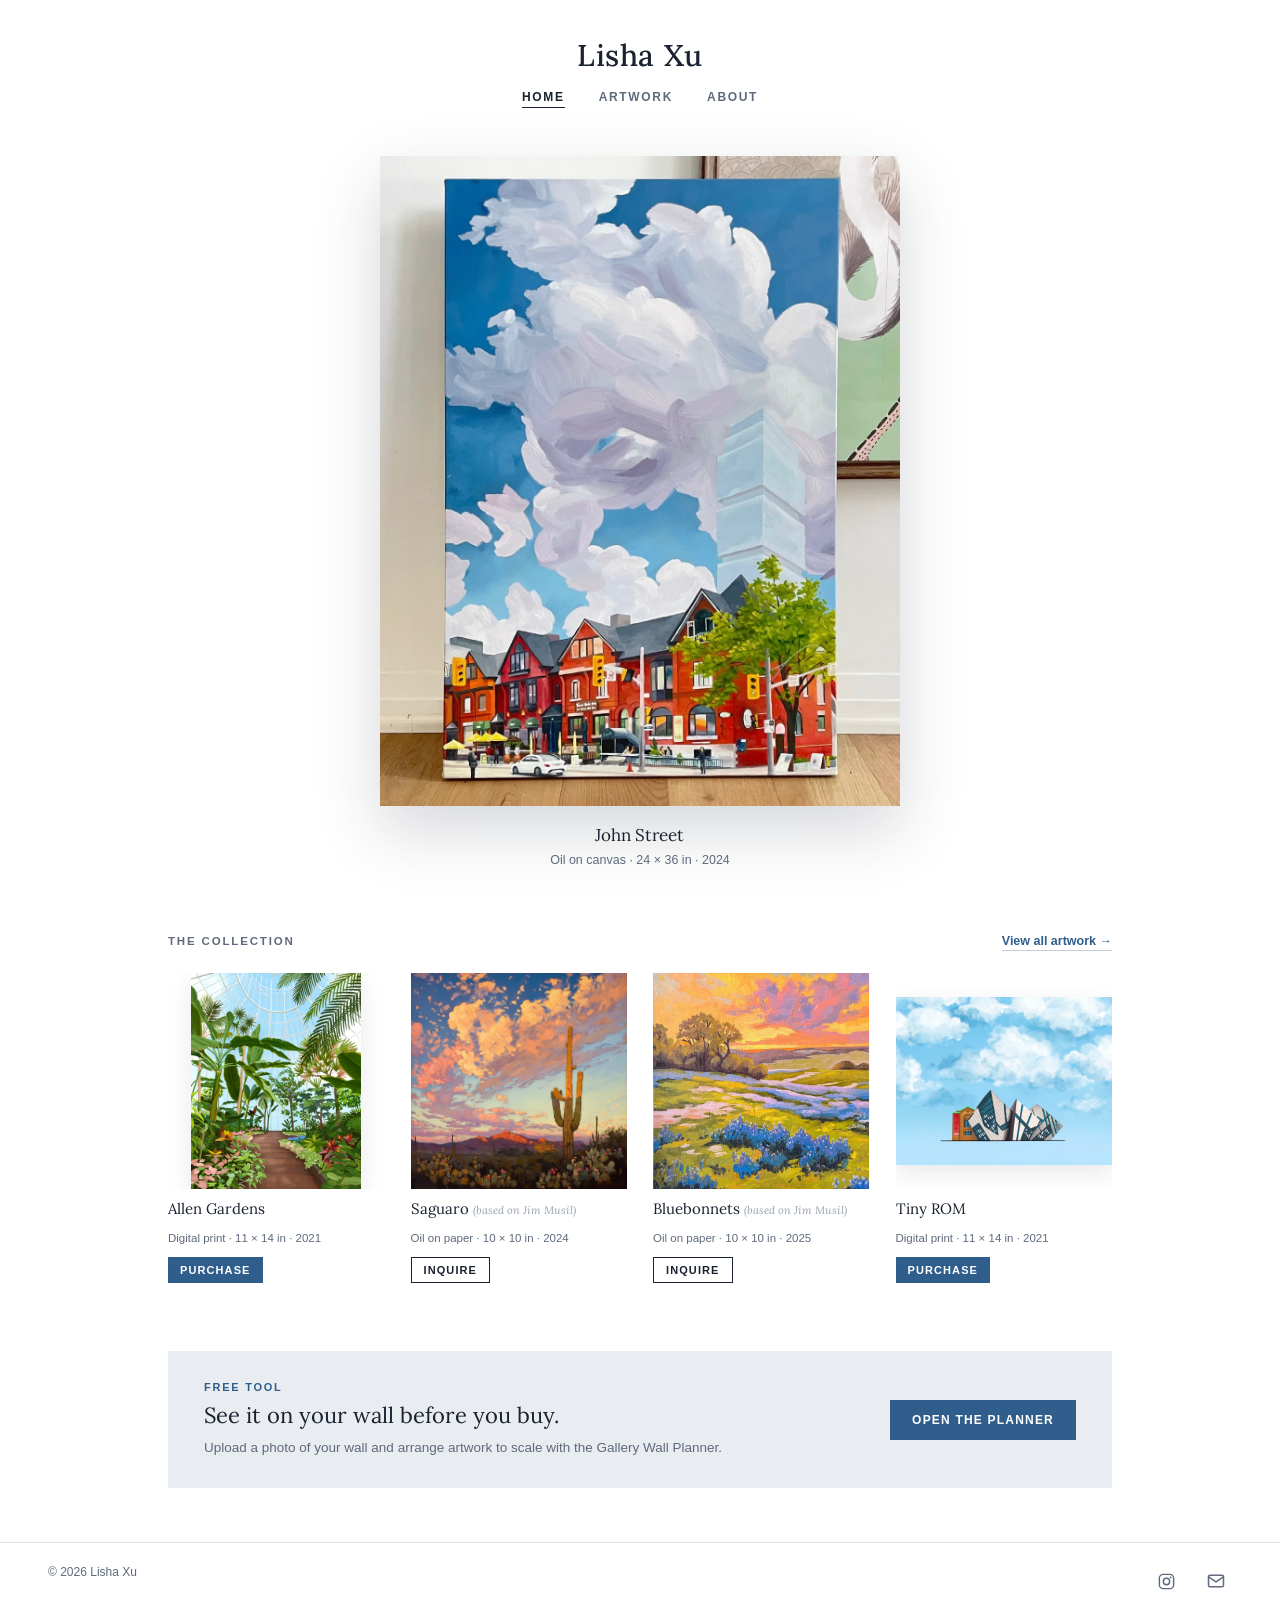
==== index.html @ 4bb90802 "Use account-specific Plausible snippet on all pages Co-Authored-By: Claude Fable 5 <noreply@anthropi" ====
<!DOCTYPE html>
<html lang="en">
<head>
<meta charset="utf-8">
<meta name="viewport" content="width=device-width, initial-scale=1">
<title>Lisha Xu — Toronto Artist</title>
<meta name="description" content="Lisha Xu is a Toronto-based artist working mostly in oil, painting the city streets, skies, and landscapes. Prints available online; originals by inquiry.">
<link rel="icon" type="image/svg+xml" href="favicon.svg">
<link rel="canonical" href="https://lishaxu.com/">
<meta property="og:title" content="Lisha Xu — Toronto Artist">
<meta property="og:description" content="Oil paintings of city streets, skies, and landscapes. Prints available online; originals by inquiry.">
<meta property="og:image" content="https://lishaxu.com/site-assets/john-street-hero.webp">
<meta property="og:url" content="https://lishaxu.com/">
<meta property="og:type" content="website">
<link rel="preconnect" href="https://fonts.googleapis.com">
<link rel="preconnect" href="https://fonts.gstatic.com" crossorigin>
<link href="https://fonts.googleapis.com/css2?family=Lora:ital,wght@0,400;0,500;0,600;1,400&display=swap" rel="stylesheet">
<link rel="stylesheet" href="css/site.css">
<!-- Privacy-friendly analytics by Plausible. The Purchase / Inquire / Open-Planner
     buttons are tagged via plausible-event-name classes. -->
<script async src="https://plausible.io/js/pa-HvV7BJ1SXZPFdB6k0vsl2.js"></script>
<script>
  window.plausible=window.plausible||function(){(plausible.q=plausible.q||[]).push(arguments)},plausible.init=plausible.init||function(i){plausible.o=i||{}};
  plausible.init()
</script>
</head>
<body class="home">

  <header class="site-header">
    <a class="wordmark" href="./">Lisha Xu</a>
    <nav class="site-nav">
      <a href="./" aria-current="page">Home</a>
      <a href="artwork/">Artwork</a>
      <a href="about/">About</a>
    </nav>
  </header>

  <main class="content">
    <section class="hero">
      <img src="site-assets/john-street-hero.webp" alt="John Street — oil on canvas">
      <div class="hero-caption">
        <div class="piece-title">John Street</div>
        <div class="piece-detail">Oil on canvas &middot; 24 &times; 36 in &middot; 2024</div>
      </div>
    </section>

    <section class="collection">
      <div class="collection-head">
        <div class="collection-label">The Collection</div>
        <a class="view-all" href="artwork/">View all artwork &rarr;</a>
      </div>
      <div class="collection-grid">
        <div class="card">
          <div class="card-well"><img src="prints/allen-gardens.webp" alt="Allen Gardens"></div>
          <div class="card-title">Allen Gardens</div>
          <div class="card-detail">Digital print &middot; 11 &times; 14 in &middot; 2021</div>
          <div class="card-cta"><a class="btn btn-purchase plausible-event-name=Purchase plausible-event-piece=Allen+Gardens" href="https://www.etsy.com/ca/listing/964310159/allan-gardens-toronto-art-print" target="_blank" rel="noopener">Purchase</a></div>
        </div>
        <div class="card">
          <div class="card-well"><img src="site-assets/saguaro.webp" alt="Saguaro"></div>
          <div class="card-title">Saguaro <span class="attribution">(based on Jim Musil)</span></div>
          <div class="card-detail">Oil on paper &middot; 10 &times; 10 in &middot; 2024</div>
          <div class="card-cta"><a class="btn btn-inquire plausible-event-name=Inquire plausible-event-piece=Saguaro" href="mailto:hello@lishaxu.com">Inquire</a></div>
        </div>
        <div class="card">
          <div class="card-well"><img src="site-assets/bluebonnets.webp" alt="Bluebonnets"></div>
          <div class="card-title">Bluebonnets <span class="attribution">(based on Jim Musil)</span></div>
          <div class="card-detail">Oil on paper &middot; 10 &times; 10 in &middot; 2025</div>
          <div class="card-cta"><a class="btn btn-inquire plausible-event-name=Inquire plausible-event-piece=Bluebonnets" href="mailto:hello@lishaxu.com">Inquire</a></div>
        </div>
        <div class="card">
          <div class="card-well"><img src="prints/tiny-rom.webp" alt="Tiny ROM"></div>
          <div class="card-title">Tiny ROM</div>
          <div class="card-detail">Digital print &middot; 11 &times; 14 in &middot; 2021</div>
          <div class="card-cta"><a class="btn btn-purchase plausible-event-name=Purchase plausible-event-piece=Tiny+ROM" href="https://www.etsy.com/ca/listing/962450581/tiny-rom-toronto-art-print" target="_blank" rel="noopener">Purchase</a></div>
        </div>
      </div>
    </section>

    <section class="planner-callout">
      <div class="planner-callout-text">
        <div class="planner-callout-eyebrow">Free Tool</div>
        <div class="planner-callout-heading">See it on your wall before you buy.</div>
        <div class="planner-callout-body">Upload a photo of your wall and arrange artwork to scale with the Gallery Wall Planner.</div>
      </div>
      <a class="btn-planner plausible-event-name=Open+Planner" href="planner/">Open the Planner</a>
    </section>
  </main>

  <footer class="site-footer">
    <span>&copy; 2026 Lisha Xu</span>
    <div class="footer-icons">
      <a href="https://instagram.com/lishasgallery" target="_blank" rel="noopener" title="Instagram @lishasgallery" aria-label="Instagram">
        <svg width="19" height="19" viewBox="0 0 24 24" fill="none" stroke="#5f6a7c" stroke-width="1.8" stroke-linecap="round"><rect x="3" y="3" width="18" height="18" rx="5"></rect><circle cx="12" cy="12" r="4"></circle><circle cx="17.2" cy="6.8" r="1.2" fill="#5f6a7c" stroke="none"></circle></svg>
      </a>
      <a href="mailto:hello@lishaxu.com" title="hello@lishaxu.com" aria-label="Email">
        <svg width="20" height="20" viewBox="0 0 24 24" fill="none" stroke="#5f6a7c" stroke-width="1.8" stroke-linecap="round" stroke-linejoin="round"><rect x="3" y="5" width="18" height="14" rx="2"></rect><path d="M3 7l9 6 9-6"></path></svg>
      </a>
    </div>
  </footer>

</body>
</html>
---- css/site.css ----
/* lishaxu.com — shared site styles
   Design tokens (from design handoff):
   background #ffffff · text #1a2230 · body copy #3c4556 · secondary #5f6a7c
   muted #97a1b1 · accent #2f5e8c · slate band #e9ecf1 · border #d9e0ea
   underline accent #c3ccd8 */

* { box-sizing: border-box; }

html, body { margin: 0; background: #ffffff; }

body {
  min-height: 100dvh;
  display: flex;
  flex-direction: column;
  color: #1a2230;
  font-family: -apple-system, BlinkMacSystemFont, 'Helvetica Neue', 'Segoe UI', Roboto, Arial, sans-serif;
  font-size: 14px;
}

/* ---------- header ---------- */

.site-header {
  display: flex;
  flex-direction: column;
  align-items: center;
  gap: 16px;
  padding: 36px clamp(20px, 5vw, 48px) 0;
}

.wordmark {
  font-family: Lora, Georgia, serif;
  font-size: clamp(24px, 4vw, 30px);
  font-weight: 500;
  letter-spacing: .02em;
  color: #1a2230;
  text-decoration: none;
}

.site-nav {
  display: flex;
  gap: clamp(22px, 4vw, 34px);
  font-size: 12px;
  font-weight: 600;
  letter-spacing: .14em;
  text-transform: uppercase;
}

.site-nav a {
  text-decoration: none;
  padding-bottom: 3px;
  letter-spacing: .14em;
  color: #5f6a7c;
}

.site-nav a[aria-current="page"] {
  color: #1a2230;
  border-bottom: 1px solid #1a2230;
}

/* ---------- shared content column ---------- */

.content {
  width: 100%;
  max-width: 1040px;
  margin: 0 auto;
  flex: 1;
}

/* ---------- buttons ---------- */

.btn {
  display: inline-block;
  font-size: 11px;
  font-weight: 700;
  letter-spacing: .1em;
  text-transform: uppercase;
  text-decoration: none;
  cursor: pointer;
}

.btn-purchase {
  background: #2f5e8c;
  color: #ffffff;
  padding: 7px 12px;
}

.btn-inquire {
  border: 1px solid #1a2230;
  color: #1a2230;
  padding: 6px 12px;
}

.btn-purchase:hover { background: #2b5680; }
.btn-inquire:hover { background: rgba(26, 34, 48, .05); }

/* ---------- home: hero ---------- */

.hero {
  padding: 48px clamp(20px, 5vw, 48px) 30px;
  display: flex;
  flex-direction: column;
  align-items: center;
  gap: 18px;
}

.hero img {
  width: min(520px, 100%);
  display: block;
  box-shadow: 0 24px 60px rgba(26, 34, 48, .18);
}

.hero-caption { text-align: center; }

.hero-caption .piece-title {
  font-family: Lora, Georgia, serif;
  font-size: 17px;
  margin-bottom: 5px;
}

.piece-detail {
  font-size: 12.5px;
  line-height: 1.5;
  color: #5f6a7c;
}

/* ---------- home: collection ---------- */

.collection { padding: 34px clamp(20px, 5vw, 48px) 24px; }

.collection-head {
  display: flex;
  align-items: baseline;
  justify-content: space-between;
  gap: 12px;
  flex-wrap: wrap;
  margin-bottom: 22px;
}

.collection-label {
  font-size: 11.5px;
  font-weight: 600;
  letter-spacing: .16em;
  text-transform: uppercase;
  color: #5f6a7c;
}

.view-all {
  font-size: 12.5px;
  font-weight: 600;
  color: #2f5e8c;
  border-bottom: 1px solid #c3ccd8;
  padding-bottom: 2px;
  text-decoration: none;
}

/* Exactly 4 columns >=900px, otherwise 2 — never 1 or 3 (avoids a 3+1 orphan row). */
.collection-grid {
  display: grid;
  grid-template-columns: repeat(2, 1fr);
  gap: 30px 26px;
}

@media (min-width: 900px) {
  .collection-grid { grid-template-columns: repeat(4, 1fr); }
}

.card {
  display: flex;
  flex-direction: column;
  gap: 10px;
}

.card-well {
  display: flex;
  align-items: center;
  justify-content: center;
  aspect-ratio: 1;
  overflow: hidden;
}

.card-well img {
  max-width: 100%;
  max-height: 100%;
  display: block;
  box-shadow: 0 8px 22px rgba(26, 34, 48, .1);
}

.card-title {
  font-family: Lora, Georgia, serif;
  font-size: 15px;
  line-height: 1.35;
}

.card-title .attribution {
  font-size: 11px;
  color: #97a1b1;
  font-style: italic;
  font-family: inherit;
}

.card-detail {
  font-size: 11.5px;
  line-height: 1.5;
  color: #5f6a7c;
}

.card-cta { margin-top: auto; }

/* ---------- planner callout band ---------- */

.planner-callout {
  display: flex;
  align-items: center;
  gap: 30px;
  flex-wrap: wrap;
  padding: 30px clamp(20px, 4vw, 36px);
  background: #e9ecf1;
}

.home .planner-callout { margin: 44px clamp(20px, 5vw, 48px) 54px; }

.planner-callout-text {
  flex: 1 1 320px;
  min-width: 0;
  text-align: left;
}

.planner-callout-eyebrow {
  font-size: 11px;
  font-weight: 700;
  letter-spacing: .16em;
  text-transform: uppercase;
  color: #2f5e8c;
  margin-bottom: 8px;
}

.planner-callout-heading {
  font-family: Lora, Georgia, serif;
  font-size: 22px;
  margin-bottom: 8px;
}

.planner-callout-body {
  font-size: 13.5px;
  line-height: 1.6;
  color: #5f6a7c;
}

.btn-planner {
  flex: 0 0 auto;
  font-size: 12px;
  font-weight: 700;
  letter-spacing: .1em;
  text-transform: uppercase;
  background: #2f5e8c;
  color: #ffffff;
  padding: 13px 22px;
  text-decoration: none;
}

.btn-planner:hover { background: #2b5680; }

/* ---------- artwork page ---------- */

.artwork-list {
  padding: 60px clamp(20px, 5vw, 48px) 54px;
  display: flex;
  flex-direction: column;
  align-items: center;
  gap: 72px;
}

.artwork-piece {
  display: flex;
  flex-direction: column;
  align-items: center;
  gap: 14px;
  text-align: center;
  width: 100%;
}

.artwork-piece img {
  width: min(520px, 100%);
  display: block;
  box-shadow: 0 16px 40px rgba(26, 34, 48, .14);
}

.artwork-piece .piece-title {
  font-family: Lora, Georgia, serif;
  font-size: 18px;
  line-height: 1.35;
  margin-top: 6px;
}

.artwork-piece .attribution {
  font-size: 12px;
  color: #97a1b1;
  font-style: italic;
}

.artwork-piece .btn-inquire { padding: 7px 14px; }
.artwork-piece .btn-purchase { padding: 8px 14px; }

.artwork-list .planner-callout { width: 100%; }

/* ---------- about page ---------- */

.about {
  padding: 64px clamp(20px, 5vw, 48px) 56px;
  display: flex;
  flex-wrap: wrap;
  gap: 48px;
  align-items: center;
  justify-content: center;
}

.about img {
  width: min(420px, 100%);
  display: block;
  box-shadow: 0 16px 40px rgba(26, 34, 48, .14);
}

.about-text {
  display: flex;
  flex-direction: column;
  gap: 18px;
  flex: 1 1 300px;
  max-width: 440px;
}

.about-heading {
  font-family: Lora, Georgia, serif;
  font-size: 28px;
  font-weight: 500;
  margin: 0;
}

.about-text p {
  font-size: 14.5px;
  line-height: 1.75;
  color: #3c4556;
  margin: 0;
}

.about-text a {
  color: #2f5e8c;
  font-weight: 600;
  text-decoration: none;
  border-bottom: 1px solid #c3ccd8;
}

/* ---------- footer ---------- */

.site-footer {
  border-top: 1px solid #d9e0ea;
  padding: 22px clamp(20px, 5vw, 48px);
  display: flex;
  justify-content: space-between;
  gap: 14px;
  flex-wrap: wrap;
  font-size: 12px;
  color: #5f6a7c;
}

.footer-icons {
  display: flex;
  gap: 18px;
  align-items: center;
}

.footer-icons a {
  display: flex;
  align-items: center;
  justify-content: center;
  width: 32px;
  height: 32px;
  color: #5f6a7c;
  text-decoration: none;
}
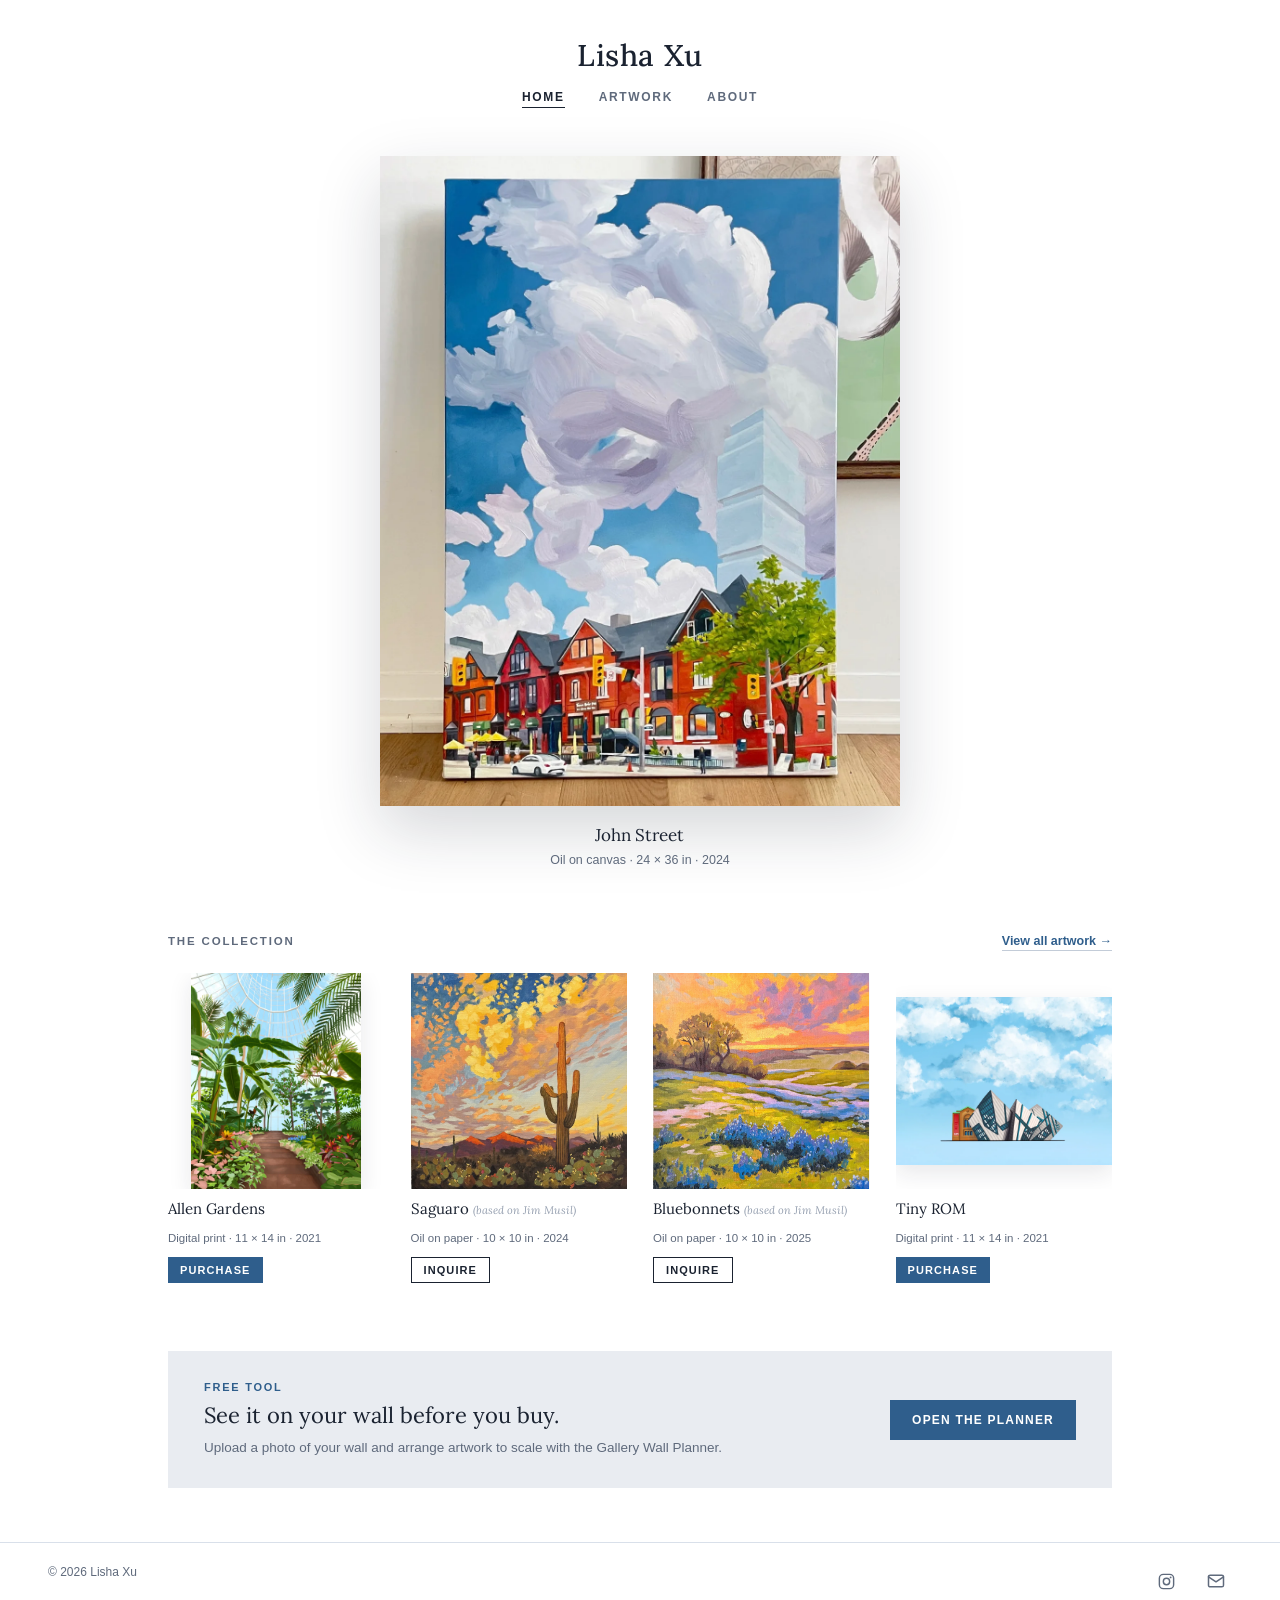
==== commit 50baa20a: "Replace Saguaro photo with new sunset image Co-Authored-By: Claude Fable 5 <noreply@anthropic.com>" ====
--- a/index.html
+++ b/index.html
@@ -12,6 +12,30 @@
 <meta property="og:image" content="https://lishaxu.com/site-assets/john-street-hero.webp">
 <meta property="og:url" content="https://lishaxu.com/">
 <meta property="og:type" content="website">
+<meta name="twitter:card" content="summary_large_image">
+<script type="application/ld+json">
+{
+  "@context": "https://schema.org",
+  "@graph": [
+    {
+      "@type": "WebSite",
+      "name": "Lisha Xu",
+      "url": "https://lishaxu.com/"
+    },
+    {
+      "@type": "Person",
+      "@id": "https://lishaxu.com/#lisha",
+      "name": "Lisha Xu",
+      "jobTitle": "Artist",
+      "description": "Toronto-based artist working mostly in oil, painting the city streets, skies, and landscapes.",
+      "url": "https://lishaxu.com/",
+      "email": "mailto:hello@lishaxu.com",
+      "sameAs": ["https://instagram.com/lishasgallery"],
+      "address": {"@type": "PostalAddress", "addressLocality": "Toronto", "addressRegion": "ON", "addressCountry": "CA"}
+    }
+  ]
+}
+</script>
 <link rel="preconnect" href="https://fonts.googleapis.com">
 <link rel="preconnect" href="https://fonts.gstatic.com" crossorigin>
 <link href="https://fonts.googleapis.com/css2?family=Lora:ital,wght@0,400;0,500;0,600;1,400&display=swap" rel="stylesheet">
@@ -37,7 +61,7 @@
 
   <main class="content">
     <section class="hero">
-      <img src="site-assets/john-street-hero.webp" alt="John Street — oil on canvas">
+      <img src="site-assets/john-street-hero.webp" alt="John Street — oil painting of a Toronto street on canvas, photographed against a wall" width="1120" height="1400" fetchpriority="high">
       <div class="hero-caption">
         <div class="piece-title">John Street</div>
         <div class="piece-detail">Oil on canvas &middot; 24 &times; 36 in &middot; 2024</div>
@@ -51,25 +75,25 @@
       </div>
       <div class="collection-grid">
         <div class="card">
-          <div class="card-well"><img src="prints/allen-gardens.webp" alt="Allen Gardens"></div>
+          <div class="card-well"><img src="prints/allen-gardens.webp" alt="Allen Gardens — Toronto art print" width="864" height="1100" loading="lazy" decoding="async"></div>
           <div class="card-title">Allen Gardens</div>
           <div class="card-detail">Digital print &middot; 11 &times; 14 in &middot; 2021</div>
           <div class="card-cta"><a class="btn btn-purchase plausible-event-name=Purchase plausible-event-piece=Allen+Gardens" href="https://www.etsy.com/ca/listing/964310159/allan-gardens-toronto-art-print" target="_blank" rel="noopener">Purchase</a></div>
         </div>
         <div class="card">
-          <div class="card-well"><img src="site-assets/saguaro.webp" alt="Saguaro"></div>
+          <div class="card-well"><img src="site-assets/saguaro.webp" alt="Saguaro — oil painting of a desert sunset with saguaro cactus and prickly pear" width="1400" height="1400" loading="lazy" decoding="async"></div>
           <div class="card-title">Saguaro <span class="attribution">(based on Jim Musil)</span></div>
           <div class="card-detail">Oil on paper &middot; 10 &times; 10 in &middot; 2024</div>
           <div class="card-cta"><a class="btn btn-inquire plausible-event-name=Inquire plausible-event-piece=Saguaro" href="mailto:hello@lishaxu.com">Inquire</a></div>
         </div>
         <div class="card">
-          <div class="card-well"><img src="site-assets/bluebonnets.webp" alt="Bluebonnets"></div>
+          <div class="card-well"><img src="site-assets/bluebonnets.webp" alt="Bluebonnets — oil painting on paper" width="1394" height="1400" loading="lazy" decoding="async"></div>
           <div class="card-title">Bluebonnets <span class="attribution">(based on Jim Musil)</span></div>
           <div class="card-detail">Oil on paper &middot; 10 &times; 10 in &middot; 2025</div>
           <div class="card-cta"><a class="btn btn-inquire plausible-event-name=Inquire plausible-event-piece=Bluebonnets" href="mailto:hello@lishaxu.com">Inquire</a></div>
         </div>
         <div class="card">
-          <div class="card-well"><img src="prints/tiny-rom.webp" alt="Tiny ROM"></div>
+          <div class="card-well"><img src="prints/tiny-rom.webp" alt="Tiny ROM — Royal Ontario Museum Toronto art print" width="1200" height="927" loading="lazy" decoding="async"></div>
           <div class="card-title">Tiny ROM</div>
           <div class="card-detail">Digital print &middot; 11 &times; 14 in &middot; 2021</div>
           <div class="card-cta"><a class="btn btn-purchase plausible-event-name=Purchase plausible-event-piece=Tiny+ROM" href="https://www.etsy.com/ca/listing/962450581/tiny-rom-toronto-art-print" target="_blank" rel="noopener">Purchase</a></div>
--- a/css/site.css
+++ b/css/site.css
@@ -103,8 +103,11 @@
   gap: 18px;
 }
 
+/* height:auto keeps the width/height HTML attributes (set for layout-shift
+   prevention) acting as aspect-ratio hints instead of fixed heights. */
 .hero img {
   width: min(520px, 100%);
+  height: auto;
   display: block;
   box-shadow: 0 24px 60px rgba(26, 34, 48, .18);
 }
@@ -179,6 +182,8 @@
 }
 
 .card-well img {
+  width: auto;
+  height: auto;
   max-width: 100%;
   max-height: 100%;
   display: block;
@@ -281,6 +286,7 @@
 
 .artwork-piece img {
   width: min(520px, 100%);
+  height: auto;
   display: block;
   box-shadow: 0 16px 40px rgba(26, 34, 48, .14);
 }
@@ -316,6 +322,7 @@
 
 .about img {
   width: min(420px, 100%);
+  height: auto;
   display: block;
   box-shadow: 0 16px 40px rgba(26, 34, 48, .14);
 }
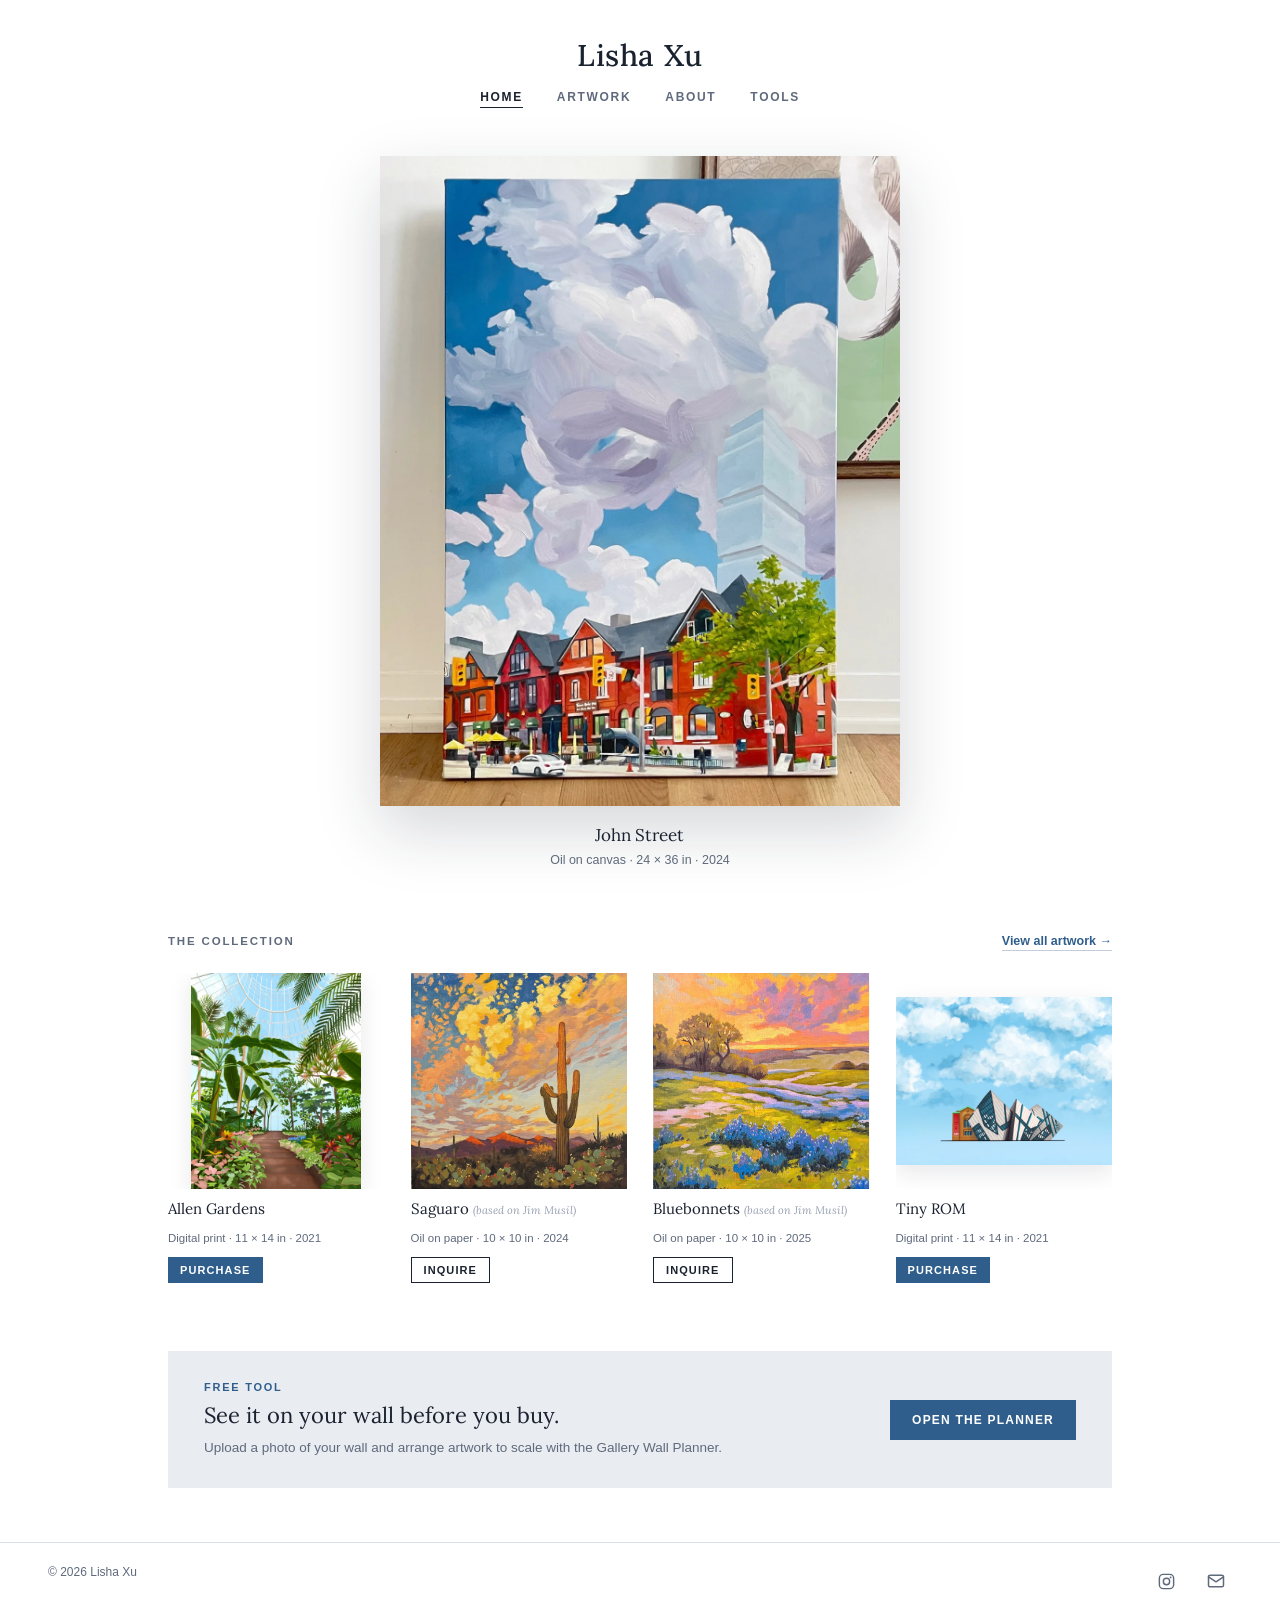
==== commit 9cf1949e: "Add Colour Mixer tool (/colourmix) and Tools index page (/tools) - /colourmix: interactive paint-mix" ====
--- a/index.html
+++ b/index.html
@@ -56,6 +56,7 @@
       <a href="./" aria-current="page">Home</a>
       <a href="artwork/">Artwork</a>
       <a href="about/">About</a>
+      <a href="tools/">Tools</a>
     </nav>
   </header>
 
--- a/css/site.css
+++ b/css/site.css
@@ -156,21 +156,25 @@
   text-decoration: none;
 }
 
-/* Exactly 4 columns >=900px, otherwise 2 — never 1 or 3 (avoids a 3+1 orphan row). */
+/* Exactly 4 columns >=900px, otherwise 2 — never 1 or 3 (avoids a 3+1 orphan row).
+   minmax(0,1fr) + min-width:0 let columns shrink below the images' intrinsic
+   width — without them Safari lets the 1400px-wide images blow the grid out
+   past the viewport. */
 .collection-grid {
   display: grid;
-  grid-template-columns: repeat(2, 1fr);
+  grid-template-columns: repeat(2, minmax(0, 1fr));
   gap: 30px 26px;
 }
 
 @media (min-width: 900px) {
-  .collection-grid { grid-template-columns: repeat(4, 1fr); }
+  .collection-grid { grid-template-columns: repeat(4, minmax(0, 1fr)); }
 }
 
 .card {
   display: flex;
   flex-direction: column;
   gap: 10px;
+  min-width: 0;
 }
 
 .card-well {
@@ -356,6 +360,73 @@
   border-bottom: 1px solid #c3ccd8;
 }
 
+/* ---------- tools page ---------- */
+
+.tools-intro {
+  padding: 56px clamp(20px, 5vw, 48px) 0;
+  text-align: center;
+}
+
+.tools-intro p {
+  max-width: 640px;
+  margin: 0 auto;
+  font-size: 16px;
+  line-height: 1.75;
+  color: #3c4556;
+  text-wrap: pretty;
+}
+
+.tools-grid {
+  padding: 44px clamp(20px, 5vw, 48px) 64px;
+  display: grid;
+  grid-template-columns: repeat(auto-fit, minmax(320px, 1fr));
+  gap: 48px 40px;
+}
+
+.tool-card {
+  display: flex;
+  flex-direction: column;
+  min-width: 0;
+}
+
+.tool-card > a { display: block; }
+
+.tool-card img {
+  display: block;
+  width: 100%;
+  height: auto;
+  aspect-ratio: 4 / 3;
+  object-fit: cover;
+  object-position: center top;
+  border: 1px solid #d9e0ea;
+}
+
+.tool-title {
+  font-family: Lora, Georgia, serif;
+  font-size: 20px;
+  font-weight: 500;
+  color: #1a2230;
+  margin: 18px 0 6px;
+}
+
+.tool-desc {
+  font-size: 14px;
+  line-height: 1.65;
+  color: #3c4556;
+  margin: 0 0 6px;
+  text-wrap: pretty;
+}
+
+.tool-meta {
+  font-size: 12.5px;
+  color: #5f6a7c;
+  margin: 0 0 18px;
+}
+
+.tool-cta { margin-top: auto; }
+
+.tool-cta .btn-planner { display: inline-block; }
+
 /* ---------- footer ---------- */
 
 .site-footer {
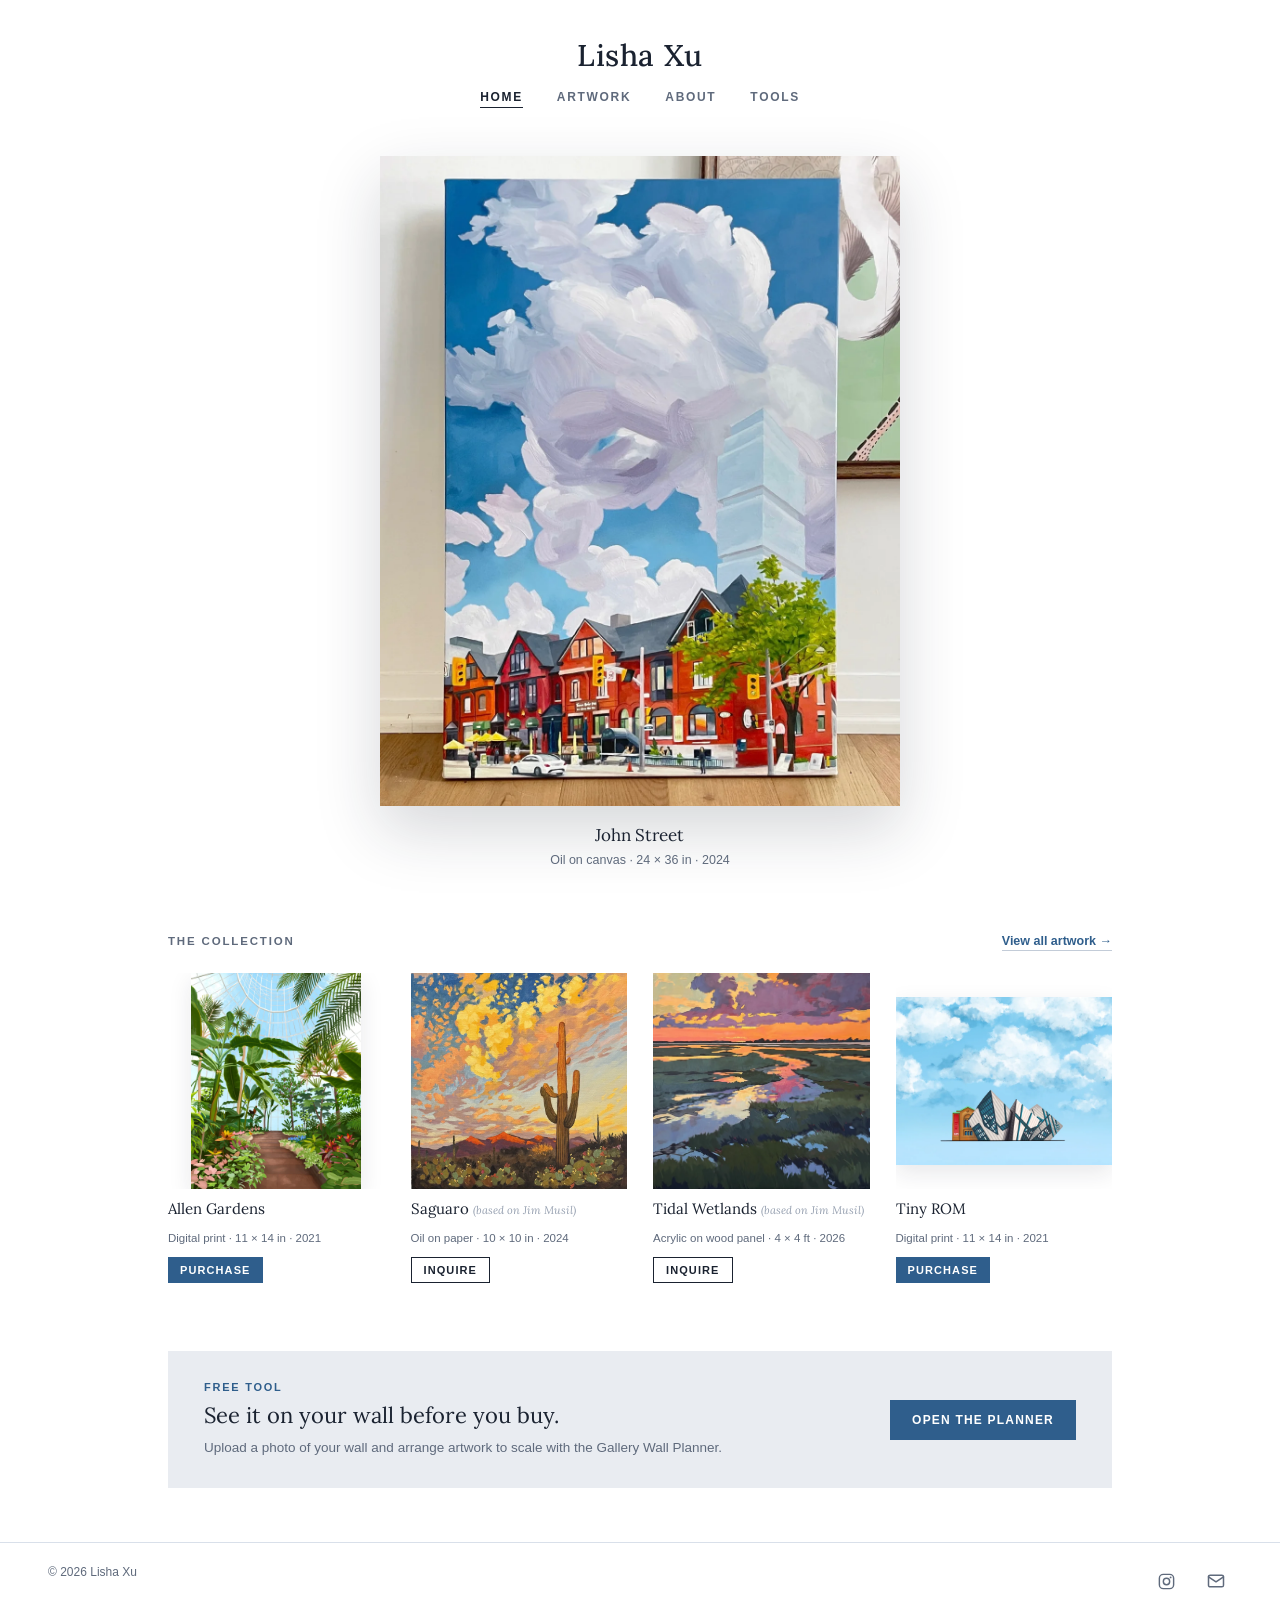
==== commit c62e737b: "Add Tidal Wetlands (2026) to home collection and artwork page Replaces the Bluebonnets card on the h" ====
--- a/index.html
+++ b/index.html
@@ -40,13 +40,9 @@
 <link rel="preconnect" href="https://fonts.gstatic.com" crossorigin>
 <link href="https://fonts.googleapis.com/css2?family=Lora:ital,wght@0,400;0,500;0,600;1,400&display=swap" rel="stylesheet">
 <link rel="stylesheet" href="css/site.css">
-<!-- Privacy-friendly analytics by Plausible. The Purchase / Inquire / Open-Planner
-     buttons are tagged via plausible-event-name classes. -->
-<script async src="https://plausible.io/js/pa-HvV7BJ1SXZPFdB6k0vsl2.js"></script>
-<script>
-  window.plausible=window.plausible||function(){(plausible.q=plausible.q||[]).push(arguments)},plausible.init=plausible.init||function(i){plausible.o=i||{}};
-  plausible.init()
-</script>
+<!-- Privacy-friendly analytics by Umami (cookieless — no consent banner needed).
+     CTA buttons are tagged via data-umami-event attributes. -->
+<script defer src="https://cloud.umami.is/script.js" data-website-id="c67a9788-1762-4bfe-b14a-41bd56067300" data-domains="lishaxu.com"></script>
 </head>
 <body class="home">
 
@@ -79,25 +75,25 @@
           <div class="card-well"><img src="prints/allen-gardens.webp" alt="Allen Gardens — Toronto art print" width="864" height="1100" loading="lazy" decoding="async"></div>
           <div class="card-title">Allen Gardens</div>
           <div class="card-detail">Digital print &middot; 11 &times; 14 in &middot; 2021</div>
-          <div class="card-cta"><a class="btn btn-purchase plausible-event-name=Purchase plausible-event-piece=Allen+Gardens" href="https://www.etsy.com/ca/listing/964310159/allan-gardens-toronto-art-print" target="_blank" rel="noopener">Purchase</a></div>
+          <div class="card-cta"><a class="btn btn-purchase" data-umami-event="Purchase" data-umami-event-piece="Allen Gardens" href="https://www.etsy.com/ca/listing/964310159/allan-gardens-toronto-art-print" target="_blank" rel="noopener">Purchase</a></div>
         </div>
         <div class="card">
           <div class="card-well"><img src="site-assets/saguaro.webp" alt="Saguaro — oil painting of a desert sunset with saguaro cactus and prickly pear" width="1400" height="1400" loading="lazy" decoding="async"></div>
           <div class="card-title">Saguaro <span class="attribution">(based on Jim Musil)</span></div>
           <div class="card-detail">Oil on paper &middot; 10 &times; 10 in &middot; 2024</div>
-          <div class="card-cta"><a class="btn btn-inquire plausible-event-name=Inquire plausible-event-piece=Saguaro" href="mailto:hello@lishaxu.com">Inquire</a></div>
+          <div class="card-cta"><a class="btn btn-inquire" data-umami-event="Inquire" data-umami-event-piece="Saguaro" href="mailto:hello@lishaxu.com">Inquire</a></div>
         </div>
         <div class="card">
-          <div class="card-well"><img src="site-assets/bluebonnets.webp" alt="Bluebonnets — oil painting on paper" width="1394" height="1400" loading="lazy" decoding="async"></div>
-          <div class="card-title">Bluebonnets <span class="attribution">(based on Jim Musil)</span></div>
-          <div class="card-detail">Oil on paper &middot; 10 &times; 10 in &middot; 2025</div>
-          <div class="card-cta"><a class="btn btn-inquire plausible-event-name=Inquire plausible-event-piece=Bluebonnets" href="mailto:hello@lishaxu.com">Inquire</a></div>
+          <div class="card-well"><img src="site-assets/tidal-wetlands.webp" alt="Tidal Wetlands — acrylic painting of a sunset over tidal marsh channels" width="886" height="886" loading="lazy" decoding="async"></div>
+          <div class="card-title">Tidal Wetlands <span class="attribution">(based on Jim Musil)</span></div>
+          <div class="card-detail">Acrylic on wood panel &middot; 4 &times; 4 ft &middot; 2026</div>
+          <div class="card-cta"><a class="btn btn-inquire" data-umami-event="Inquire" data-umami-event-piece="Tidal Wetlands" href="mailto:hello@lishaxu.com">Inquire</a></div>
         </div>
         <div class="card">
           <div class="card-well"><img src="prints/tiny-rom.webp" alt="Tiny ROM — Royal Ontario Museum Toronto art print" width="1200" height="927" loading="lazy" decoding="async"></div>
           <div class="card-title">Tiny ROM</div>
           <div class="card-detail">Digital print &middot; 11 &times; 14 in &middot; 2021</div>
-          <div class="card-cta"><a class="btn btn-purchase plausible-event-name=Purchase plausible-event-piece=Tiny+ROM" href="https://www.etsy.com/ca/listing/962450581/tiny-rom-toronto-art-print" target="_blank" rel="noopener">Purchase</a></div>
+          <div class="card-cta"><a class="btn btn-purchase" data-umami-event="Purchase" data-umami-event-piece="Tiny ROM" href="https://www.etsy.com/ca/listing/962450581/tiny-rom-toronto-art-print" target="_blank" rel="noopener">Purchase</a></div>
         </div>
       </div>
     </section>
@@ -108,7 +104,7 @@
         <div class="planner-callout-heading">See it on your wall before you buy.</div>
         <div class="planner-callout-body">Upload a photo of your wall and arrange artwork to scale with the Gallery Wall Planner.</div>
       </div>
-      <a class="btn-planner plausible-event-name=Open+Planner" href="planner/">Open the Planner</a>
+      <a class="btn-planner" data-umami-event="Open Planner" href="planner/">Open the Planner</a>
     </section>
   </main>
 
--- a/css/site.css
+++ b/css/site.css
@@ -363,14 +363,16 @@
 /* ---------- tools page ---------- */
 
 .tools-intro {
-  padding: 56px clamp(20px, 5vw, 48px) 0;
+  padding: 22px clamp(20px, 5vw, 48px) 0;
   text-align: center;
 }
 
 .tools-intro p {
   max-width: 640px;
   margin: 0 auto;
-  font-size: 16px;
+  font-family: Lora, Georgia, serif;
+  font-style: italic;
+  font-size: 14px;
   line-height: 1.75;
   color: #3c4556;
   text-wrap: pretty;
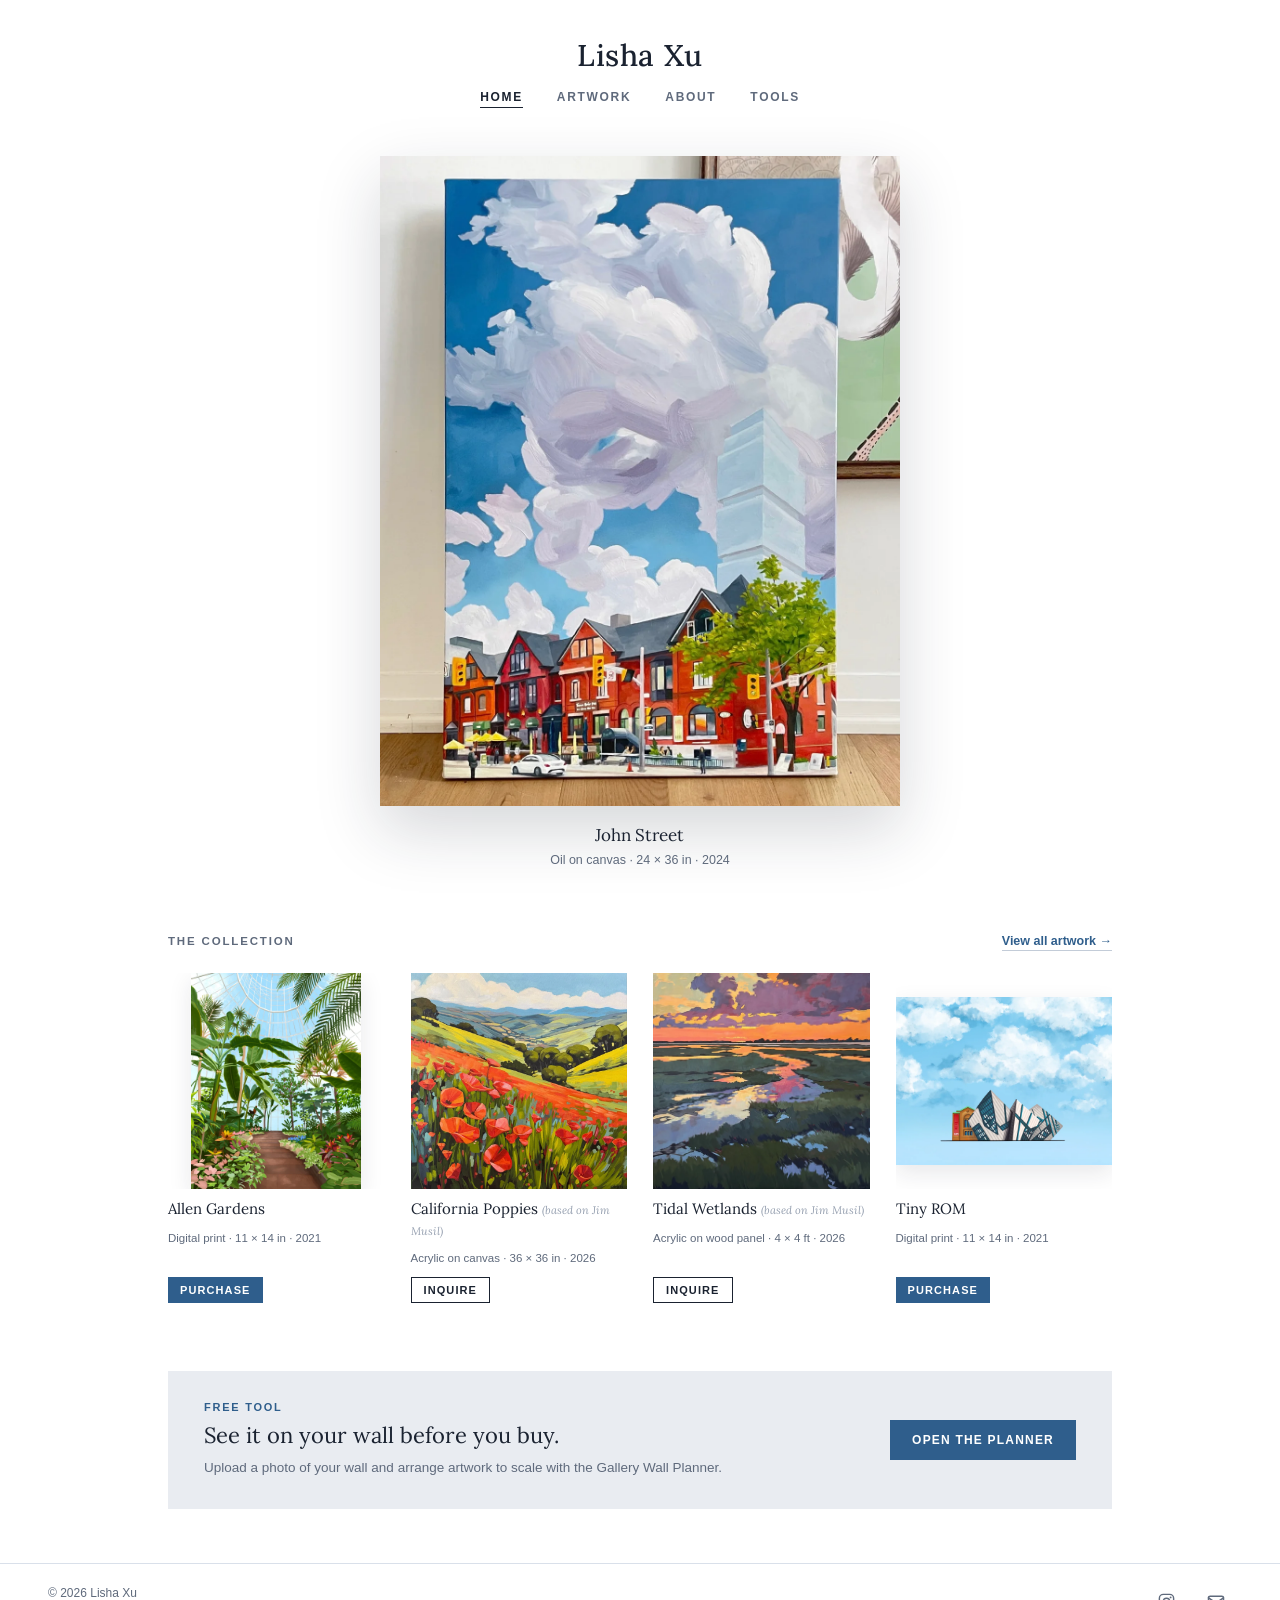
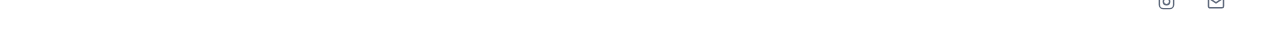
==== commit 7c12780b: "California Poppies: new 2026 acrylic; feature it on the homepage Replaces the California Poppies pho" ====
--- a/index.html
+++ b/index.html
@@ -78,10 +78,10 @@
           <div class="card-cta"><a class="btn btn-purchase" data-umami-event="Purchase" data-umami-event-piece="Allen Gardens" href="https://www.etsy.com/ca/listing/964310159/allan-gardens-toronto-art-print" target="_blank" rel="noopener">Purchase</a></div>
         </div>
         <div class="card">
-          <div class="card-well"><img src="site-assets/saguaro.webp" alt="Saguaro — oil painting of a desert sunset with saguaro cactus and prickly pear" width="1400" height="1400" loading="lazy" decoding="async"></div>
-          <div class="card-title">Saguaro <span class="attribution">(based on Jim Musil)</span></div>
-          <div class="card-detail">Oil on paper &middot; 10 &times; 10 in &middot; 2024</div>
-          <div class="card-cta"><a class="btn btn-inquire" data-umami-event="Inquire" data-umami-event-piece="Saguaro" href="mailto:hello@lishaxu.com">Inquire</a></div>
+          <div class="card-well"><img src="site-assets/california-poppies.webp" alt="California Poppies — acrylic painting of a red poppy field above rolling green hills" width="1400" height="1400" loading="lazy" decoding="async"></div>
+          <div class="card-title">California Poppies <span class="attribution">(based on Jim Musil)</span></div>
+          <div class="card-detail">Acrylic on canvas &middot; 36 &times; 36 in &middot; 2026</div>
+          <div class="card-cta"><a class="btn btn-inquire" data-umami-event="Inquire" data-umami-event-piece="California Poppies" href="mailto:hello@lishaxu.com">Inquire</a></div>
         </div>
         <div class="card">
           <div class="card-well"><img src="site-assets/tidal-wetlands.webp" alt="Tidal Wetlands — acrylic painting of a sunset over tidal marsh channels" width="886" height="886" loading="lazy" decoding="async"></div>
